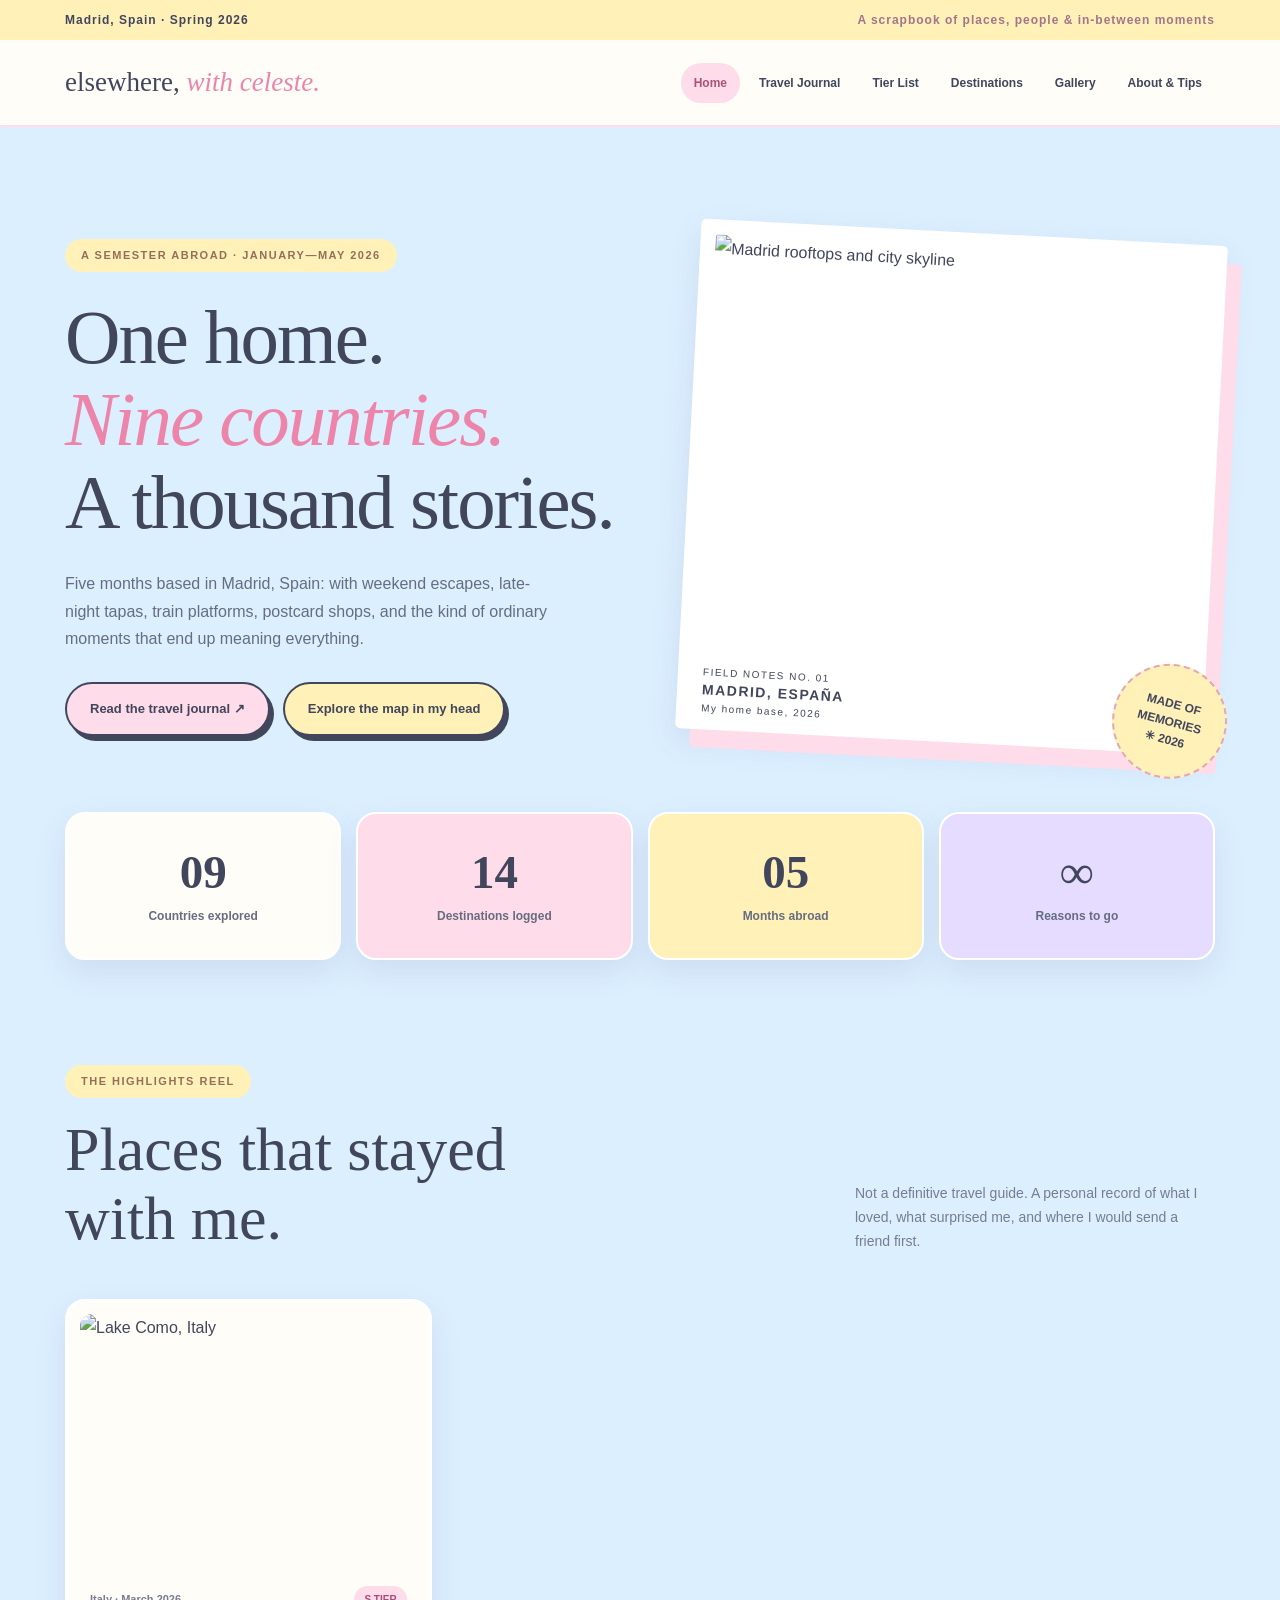
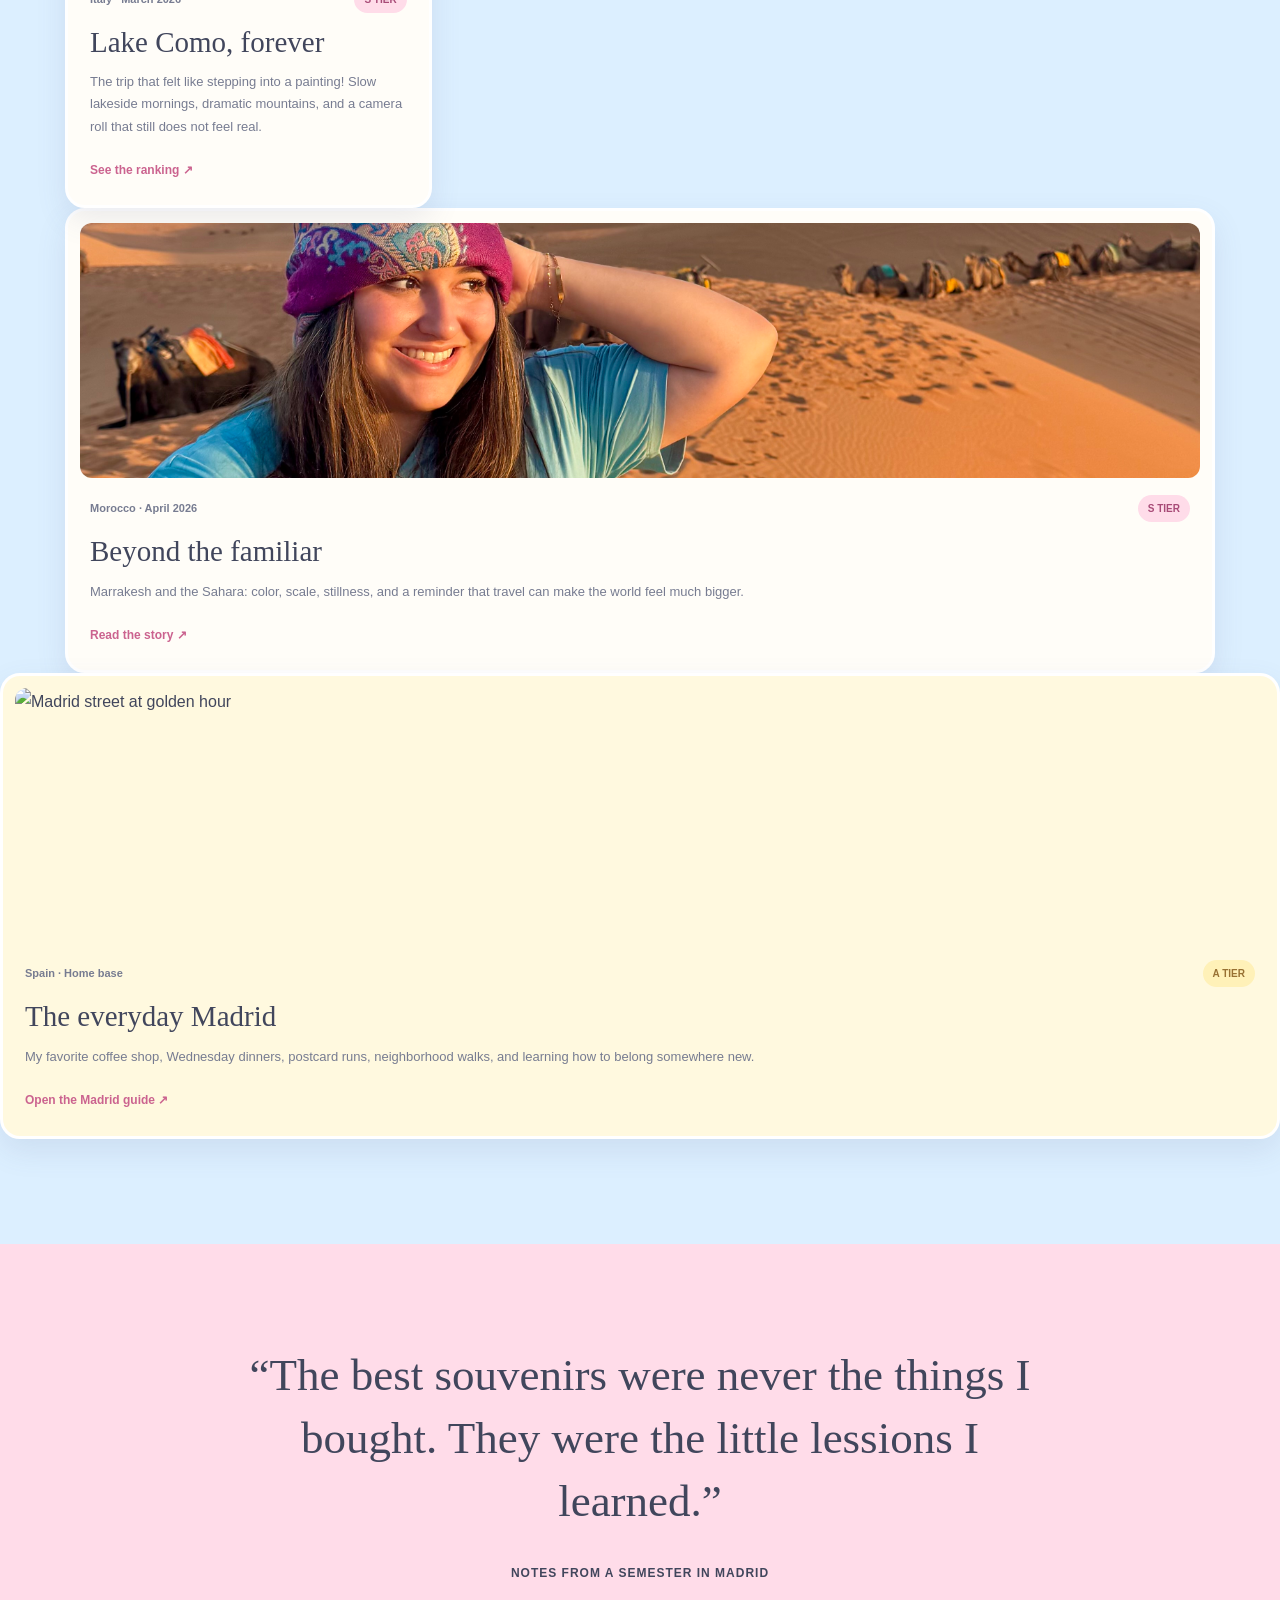
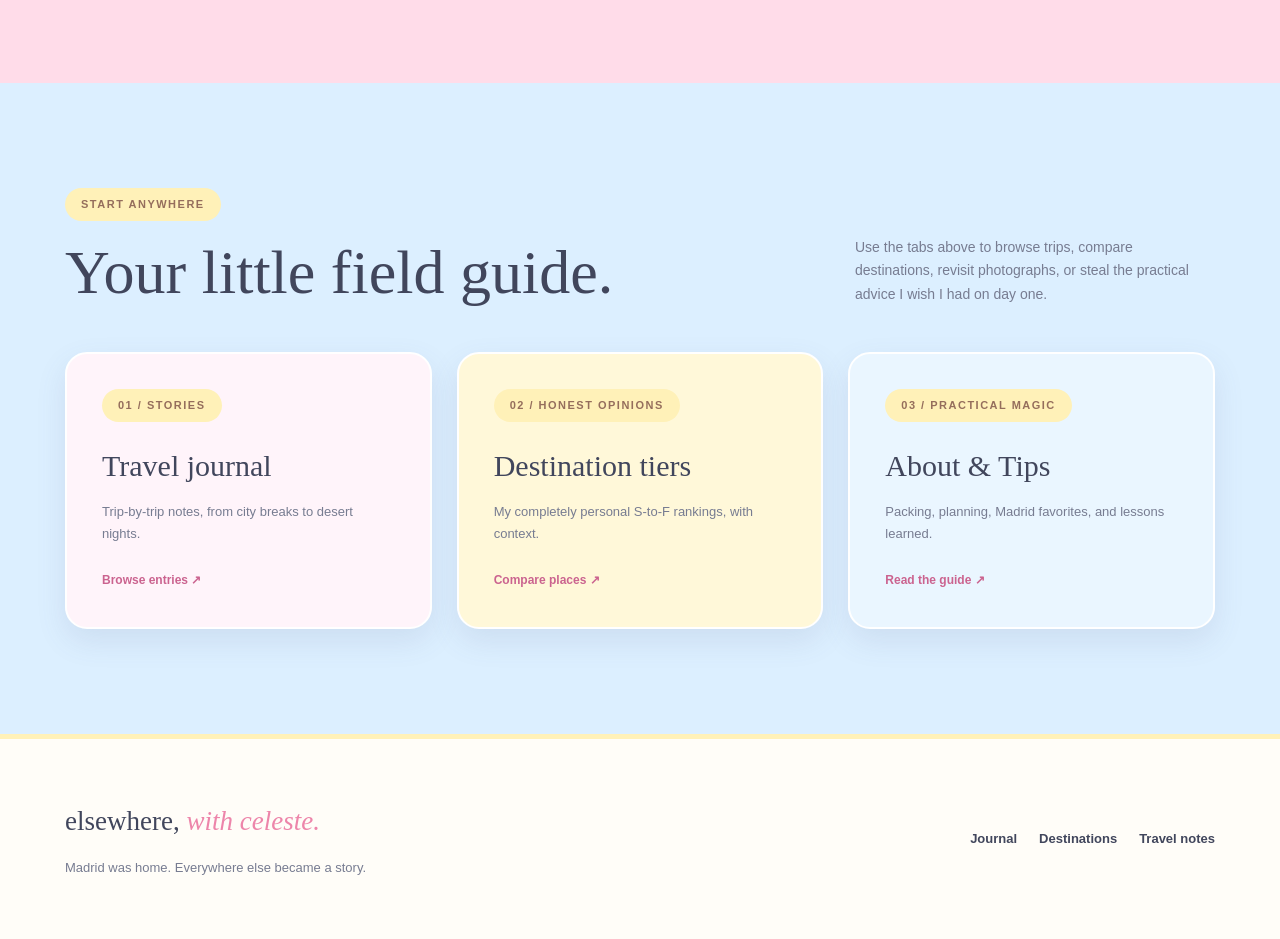
==== index.html @ e3f7ff16 "inital entry" ====
<!DOCTYPE html>
<html lang="en">
<head>
    <name="description" content="Celeste's Spring 2026 study abroad journal based in Madrid, Spain.">
    <title>Home: Elsewhere, with Celeste.</title>
    <link rel="stylesheet" href="style.css">
</head>

<body>
    <div class="topline">
        <div class="wrap">
            <span>Madrid, Spain · Spring 2026</span>
            <span class="right">
                A scrapbook of places, people & in-between moments
            </span>
        </div>
    </div>

    <header class="nav">
        <div class="wrap navinner">
            <a class="brand" href="index.html">
                elsewhere, <span>with celeste.</span>
            </a>

            <button class="menu-toggle" aria-label="Open navigation">
                Menu +
            </button>

            <nav class="navlinks">
                <a class="active" href="index.html">Home</a>
                <a href="blog.html">Travel Journal</a>
                <a href="rankings.html">Tier List</a>
                <a href="destinations.html">Destinations</a>
                <a href="gallery.html">Gallery</a>
                <a href="about.html">About & Tips</a>
            </nav>

        </div>
    </header>

    <main>

        <section class="hero">
            <div class="wrap hero-grid">

                <div>
                    <div class="eyebrow">
                        A semester abroad · January—May 2026
                    </div>

                    <h1>
                        One home.<br>
                        <em>Nine countries.</em><br>
                        A thousand stories.
                    </h1>

                    <p class="hero-copy">
                        Five months based in Madrid, Spain: with weekend
                        escapes, late-night tapas, train platforms,
                        postcard shops, and the kind of ordinary moments
                        that end up meaning everything.
                    </p>

                    <div class="hero-actions">
                        <a class="button primary" href="blog.html">
                            Read the travel journal ↗
                        </a>

                        <a class="button" href="destinations.html">
                            Explore the map in my head
                        </a>
                    </div>
                </div>

                <div class="hero-art">
                    <img
                        src="https://images.unsplash.com/photo-1539037116277-4db20889f2d4?auto=format&fit=crop&w=1200&q=85"
                        alt="Madrid rooftops and city skyline"
                        loading="lazy"
                    >

                    <div class="art-label">
                        FIELD NOTES NO. 01<br>
                        <strong>MADRID, ESPAÑA</strong><br>
                        My home base, 2026
                    </div>

                    <div class="stamp">
                        MADE OF<br>
                        MEMORIES<br>
                        ✳ 2026
                    </div>
                </div>

            </div>
        </section>

        <!-- Travel Statistics -->
        <div class="wrap">
            <div class="stats">

                <div class="stat">
                    <strong>09</strong>
                    <span>Countries explored</span>
                </div>

                <div class="stat">
                    <strong>14</strong>
                    <span>Destinations logged</span>
                </div>

                <div class="stat">
                    <strong>05</strong>
                    <span>Months abroad</span>
                </div>

                <div class="stat">
                    <strong>∞</strong>
                    <span>Reasons to go</span>
                </div>

            </div>
        </div>

        <!-- Featured Destinations -->
        <section class="section">
            <div class="wrap">

                <div class="section-head">
                    <div>
                        <div class="eyebrow">The highlights reel</div>
                        <h2>
                            Places that stayed<br>
                            with me.
                        </h2>
                    </div>

                    <p>
                        Not a definitive travel guide. A personal record
                        of what I loved, what surprised me, and where I
                        would send a friend first.
                    </p>
                </div>

                <div class="grid3">

                    <!-- Lake Como Card -->
                    <article class="feature-card">
                        <a href="rankings.html">

                            <div class="card-image">
                                <img
                                    src="IMG_9253 5.jpg"
                                    alt="Lake Como, Italy"
                                    loading="lazy"
                                >
                            </div>

                            <div class="card-body">
                                    <span>Italy · March 2026</span>
                                    <span class="tier s">S TIER</span>
                                </div>

                                <h3>Lake Como, forever</h3>

                                <p>
                                    The trip that felt like stepping into
                                    a painting! Slow lakeside mornings,
                                    dramatic mountains, and a camera roll
                                    that still does not feel real.
                                </p>

                                <span class="text-link">
                                    See the ranking ↗
                                </span>
                            </div>

                        </a>
                    </article>

                    <!-- Morocco Card -->
                    <article class="feature-card">
                        <a href="blog.html#marrakesh">

                            <div class="card-image">
                                <img
                                    src="IMG_1456 3.jpeg"
                                    alt="Sahara Desert, Morocco"
                                    loading="lazy"
                                >
                            </div>

                            <div class="card-body">
                                    <span>Morocco · April 2026</span>
                                    <span class="tier s">S TIER</span>
                                </div>

                                <h3>Beyond the familiar</h3>

                                <p>
                                    Marrakesh and the Sahara: color,
                                    scale, stillness, and a reminder
                                    that travel can make the world feel
                                    much bigger.
                                </p>

                                <span class="text-link">
                                    Read the story ↗
                                </span>
                            </div>

                        </a>
                    </article>

                    <!-- Madrid Card -->
                    <article class="feature-card">
                        <a href="destinations.html">

                            <div class="card-image">
                                <img
                                    src="https://images.unsplash.com/photo-1506501139176-8e8c1e3c4a0d?auto=format&fit=crop&w=1200&q=85"
                                    alt="Madrid street at golden hour"
                                    loading="lazy"
                                >
                            </div>

                            <div class="card-body">
                                    <span>Spain · Home base</span>
                                    <span class="tier a">A TIER</span>
                                </div>

                                <h3>The everyday Madrid</h3>

                                <p>
                                    My favorite coffee shop, Wednesday
                                    dinners, postcard runs, neighborhood
                                    walks, and learning how to belong
                                    somewhere new.
                                </p>

                                <span class="text-link">
                                    Open the Madrid guide ↗
                                </span>
                            </div>

                        </a>
                    </article>

                </div>
            </div>
        </section>

        <!-- Quote Section -->
        <section class="quote-band">
            <div class="wrap">

                <blockquote>
                    “The best souvenirs were never the things I bought.
                    They were the little lessions I learned.”
                </blockquote>

                <cite>Notes from a semester in Madrid</cite>

            </div>
        </section>

        <!-- Field Guide Section -->
        <section class="section">
            <div class="wrap">

                <div class="section-head">
                    <div>
                        <div class="eyebrow">Start anywhere</div>
                        <h2>Your little field guide.</h2>
                    </div>

                    <p>
                        Use the tabs above to browse trips, compare
                        destinations, revisit photographs, or steal
                        the practical advice I wish I had on day one.
                    </p>
                </div>

                <div class="grid3">

                    <!-- Travel Journal -->
                    <div class="list-panel">
                        <div class="eyebrow">01 / Stories</div>

                        <h3>Travel journal</h3>

                        <p class="muted small">
                            Trip-by-trip notes, from city breaks to
                            desert nights.
                        </p>

                        <a class="text-link" href="blog.html">
                            Browse entries ↗
                        </a>
                    </div>

                    <!-- Destination Rankings -->
                    <div class="list-panel">
                        <div class="eyebrow">02 / Honest opinions</div>

                        <h3>Destination tiers</h3>

                        <p class="muted small">
                            My completely personal S-to-F rankings,
                            with context.
                        </p>

                        <a class="text-link" href="rankings.html">
                            Compare places ↗
                        </a>
                    </div>

                    <!-- About and Tips -->
                    <div class="list-panel">
                        <div class="eyebrow">03 / Practical magic</div>

                        <h3>About & Tips</h3>

                        <p class="muted small">
                            Packing, planning, Madrid favorites,
                            and lessons learned.
                        </p>

                        <a class="text-link" href="about.html">
                            Read the guide ↗
                        </a>
                    </div>

                </div>
            </div>
        </section>

    </main>

    <!-- Footer -->
    <footer class="footer">
        <div class="wrap footer-inner">

            <div>
                <a class="brand" href="index.html">
                    elsewhere, <span>with celeste.</span>
                </a>

                <p>
                    Madrid was home. Everywhere else became a story.
                </p>
            </div>

            <div class="footer-links">
                <a href="blog.html">Journal</a>
                <a href="destinations.html">Destinations</a>
                <a href="about.html">Travel notes</a>
            </div>

        </div>
    </footer>
    <script src="assets/script.js"></script>

</body>
</html>
---- style.css ----
:root {
    --blue: #dcefff;
    --pink: #ffdce9;
    --yellow: #fff1b8;
    --cream: #fffdf8;
    --white: #ffffff;
    --dark: #41465c;
    --muted: #777c91;
    --hot-pink: #ed85aa;
    --border: #e4dce7;
    --shadow: 0 12px 30px rgba(92, 101, 143, 0.12);
}

* {
    margin: 0;
    padding: 0;
    box-sizing: border-box;
}

html {
    scroll-behavior: smooth;
}

body {
    background: var(--blue);
    color: var(--dark);
    font-family: 'DM Sans', sans-serif;
    line-height: 1.7;
    overflow-x: hidden;
}

::selection {
    background: var(--pink);
    color: var(--dark);
}

.wrap {
    width: min(1150px, 90%);
    margin: auto;
}

h1, h2, h3, blockquote {
    font-family: 'DM Serif Display', serif;
    font-weight: 400;
}

a {
    color: inherit;
    text-decoration: none;
}

button {
    font-family: inherit;
}

img {
    display: block;
    max-width: 100%;
}

/* ===== TOP ANNOUNCEMENT BAR ===== */
.topline {
    background: var(--yellow);
    padding: 10px 0;
    font-size: 12px;
    font-weight: 700;
    letter-spacing: 1px;
}

.topline .wrap {
    display: flex;
    justify-content: space-between;
    gap: 20px;
}

.topline .right {
    color: #a4748a;
}

/* ===== NAVIGATION ===== */
.nav {
    position: sticky;
    top: 0;
    z-index: 100;
    background: rgba(255, 253, 248, 0.95);
    backdrop-filter: blur(15px);
    border-bottom: 2px solid var(--pink);
}

.navinner {
    min-height: 85px;
    display: flex;
    justify-content: space-between;
    align-items: center;
    gap: 25px;
}

.brand {
    font-family: 'DM Serif Display', serif;
    font-size: 27px;
    color: var(--dark);
    white-space: nowrap;
}

.brand span {
    color: var(--hot-pink);
    font-style: italic;
}

.navlinks {
    display: flex;
    align-items: center;
    flex-wrap: wrap;
    gap: 6px;
}

.navlinks a {
    padding: 10px 13px;
    border-radius: 30px;
    font-size: 12px;
    font-weight: 700;
    transition: all 0.3s ease;
}

.navlinks a:hover {
    background: var(--yellow);
    transform: translateY(-3px);
}

.navlinks a.active {
    background: var(--pink);
    color: #aa5378;
}

.menu-toggle {
    display: none;
    border: 0;
    background: var(--pink);
    padding: 10px 18px;
    border-radius: 25px;
    cursor: pointer;
    font-weight: 700;
}

/* ===== HERO SECTION ===== */
.hero {
    position: relative;
    padding: 105px 0 115px;
    overflow: hidden;
}

.hero-grid {
    display: grid;
    grid-template-columns: 1.05fr 1fr;
    align-items: center;
    gap: 70px;
}

.eyebrow {
    display: inline-block;
    background: var(--yellow);
    color: #956e5c;
    padding: 7px 16px;
    border-radius: 30px;
    font-size: 11px;
    font-weight: 800;
    letter-spacing: 1.5px;
    text-transform: uppercase;
}

.hero h1 {
    font-size: clamp(52px, 6vw, 88px);
    line-height: 1.08;
    letter-spacing: -2px;
    margin: 25px 0;
}

.hero h1 em {
    color: var(--hot-pink);
    font-weight: 400;
}

.hero-copy {
    max-width: 490px;
    font-size: 16px;
    color: #666d80;
    margin-bottom: 30px;
}

.hero-actions {
    display: flex;
    gap: 13px;
    flex-wrap: wrap;
}

/* ===== BUTTONS ===== */
.button {
    display: inline-block;
    padding: 14px 23px;
    border: 2px solid var(--dark);
    border-radius: 35px;
    background: var(--yellow);
    font-size: 13px;
    font-weight: 800;
    box-shadow: 4px 5px 0 var(--dark);
    transition: all 0.25s ease;
}

.button.primary {
    background: var(--pink);
}

.button:hover {
    transform: translateY(-5px) rotate(-2deg);
    box-shadow: 6px 9px 0 var(--dark);
    background: #ffffff;
}

.button:active {
    transform: translateY(2px);
    box-shadow: 1px 2px 0 var(--dark);
}

/* ===== SCRAPBOOK HERO IMAGE ===== */
.hero-art {
    position: relative;
    background: white;
    padding: 15px 15px 65px;
    border-radius: 5px;
    box-shadow: 15px 18px 0 var(--pink), var(--shadow);
    transform: rotate(3deg);
    transition: transform 0.5s ease;
}

.hero-art:hover {
    transform: rotate(0deg) scale(1.025);
}

.hero-art img {
    width: 100%;
    height: 430px;
    object-fit: cover;
    border-radius: 3px;
}

.art-label {
    position: absolute;
    bottom: 14px;
    left: 25px;
    font-size: 10px;
    letter-spacing: 1.5px;
    line-height: 1.5;
}

.art-label strong {
    font-size: 14px;
}

.stamp {
    position: absolute;
    right: -24px;
    bottom: -25px;
    width: 115px;
    height: 115px;
    display: flex;
    align-items: center;
    justify-content: center;
    text-align: center;
    background: var(--yellow);
    border: 2px dashed #e6a5b9;
    border-radius: 50%;
    font-size: 12px;
    font-weight: 800;
    line-height: 1.5;
    transform: rotate(12deg);
    transition: transform 0.5s;
}

.stamp:hover {
    transform: rotate(360deg);
}

/* ===== TRAVEL STATISTICS ===== */
.stats {
    display: grid;
    grid-template-columns: repeat(4, 1fr);
    gap: 15px;
    margin-top: -45px;
    position: relative;
    z-index: 2;
}

.stat {
    padding: 30px 15px;
    text-align: center;
    background: var(--cream);
    border: 2px solid white;
    border-radius: 20px;
    box-shadow: var(--shadow);
    transition: all 0.3s ease;
}

.stat:nth-child(2) {
    background: var(--pink);
}

.stat:nth-child(3) {
    background: var(--yellow);
}

.stat:nth-child(4) {
    background: #e5dcff;
}

.stat:hover {
    transform: translateY(-10px) rotate(2deg);
}

.stat strong {
    display: block;
    font-family: 'DM Serif Display', serif;
    font-size: 47px;
    line-height: 1.2;
}

.stat span {
    font-size: 12px;
    font-weight: 700;
    color: #666d80;
}

/* ===== CONTENT SECTIONS ===== */
.section {
    padding: 105px 0;
}

.section-head {
    display: flex;
    justify-content: space-between;
    align-items: end;
    gap: 50px;
    margin-bottom: 45px;
}

.section-head h2 {
    font-size: clamp(38px, 5vw, 62px);
    line-height: 1.12;
    margin-top: 17px;
}

.section-head p {
    max-width: 360px;
    color: var(--muted);
    font-size: 14px;
}

/* ===== FEATURED DESTINATION CARDS ===== */
.grid3 {
    display: grid;
    grid-template-columns: repeat(3, minmax(0, 1fr));
    gap: 25px;
}

.feature-card {
    min-width: 0;
    background: var(--cream);
    border: 3px solid white;
    border-radius: 20px;
    overflow: hidden;
    box-shadow: var(--shadow);
    transition: transform 0.35s ease, box-shadow 0.35s ease;
}

.feature-card:nth-child(2) {
    background: #fff3f8;
}

.feature-card:nth-child(3) {
    background: #fff9df;
}

.feature-card:hover {
    transform: translateY(-12px) rotate(-1deg);
    box-shadow: 0 22px 35px rgba(90, 94, 133, 0.2);
}

.feature-card > a {
    display: block;
    height: 100%;
}

.card-image {
    height: 255px;
    overflow: hidden;
    margin: 12px;
    border-radius: 12px;
}

.card-image img {
    width: 100%;
    height: 100%;
    object-fit: cover;
    transition: transform 0.6s ease;
}

.feature-card:hover .card-image img {
    transform: scale(1.12);
}

.card-body {
    display: flex;
    justify-content: space-between;
    align-items: center;
    flex-wrap: wrap;
    gap: 8px;
    padding: 5px 22px 0;
    font-size: 11px;
    font-weight: 700;
    color: var(--muted);
}

.tier {
    padding: 5px 10px;
    border-radius: 20px;
    font-size: 10px;
    font-weight: 800;
}

.tier.s {
    background: var(--pink);
    color: #a84b77;
}

.tier.a {
    background: var(--yellow);
    color: #987133;
}

.feature-card h3 {
    padding: 12px 22px 0;
    font-size: 29px;
    line-height: 1.2;
}

.feature-card p {
    padding: 12px 22px;
    font-size: 13px;
    color: var(--muted);
}

.text-link {
    display: inline-block;
    margin: 10px 22px 25px;
    font-size: 12px;
    font-weight: 800;
    color: #cb638f;
    transition: all 0.3s ease;
}

.text-link:hover {
    color: #9e3d6b;
    transform: translateX(6px);
}

/* ===== QUOTE SECTION ===== */
.quote-band {
    position: relative;
    padding: 100px 20px;
    background: var(--pink);
    text-align: center;
    overflow: hidden;
}

.quote-band blockquote {
    max-width: 850px;
    margin: auto;
    font-size: clamp(26px, 4vw, 45px);
    line-height: 1.4;
    position: relative;
    z-index: 1;
}

.quote-band cite {
    display: block;
    margin-top: 30px;
    font-size: 12px;
    font-style: normal;
    font-weight: 800;
    letter-spacing: 1px;
    text-transform: uppercase;
}

/* ===== FIELD GUIDE PANELS ===== */
.list-panel {
    padding: 35px;
    background: var(--cream);
    border: 2px solid white;
    border-radius: 22px;
    box-shadow: var(--shadow);
    transition: all 0.3s ease;
}

.list-panel:nth-child(1) {
    background: #fff4fa;
}

.list-panel:nth-child(2) {
    background: #fff8d9;
}

.list-panel:nth-child(3) {
    background: #eaf6ff;
}

.list-panel:hover {
    transform: translateY(-8px) rotate(1deg);
}

.list-panel h3 {
    font-size: 30px;
    margin: 18px 0 10px;
}

.muted {
    color: var(--muted);
}

.small {
    font-size: 13px;
}

.list-panel .text-link {
    margin: 25px 0 0;
}

/* ===== FOOTER ===== */
.footer {
    background: var(--cream);
    padding: 60px 0;
    border-top: 5px solid var(--yellow);
}

.footer-inner {
    display: flex;
    justify-content: space-between;
    align-items: center;
    gap: 30px;
}

.footer p {
    color: var(--muted);
    font-size: 13px;
    margin-top: 12px;
}

.footer-links {
    display: flex;
    flex-wrap: wrap;
    gap: 22px;
}

.footer-links a {
    font-size: 13px;
    font-weight: 700;
    transition: color 0.2s;
}

.footer-links a:hover {
    color: var(--hot-pink);
}


.hero h1,
.hero-copy,
.hero-actions {
    animation: fadeUp 0.9s ease both;
}

.hero-copy {
    animation-delay: 0.15s;
}

.hero-actions {
    animation-delay: 0.3s;
}

/* ===== KEYBOARD ACCESSIBILITY ===== */
a:focus-visible,
button:focus-visible {
    outline: 3px solid #b75d91;
    outline-offset: 4px;
}

/* ===== TABLET ===== */
@media (max-width: 1000px) {
    .hero-grid {
        gap: 35px;
    }

    .navinner {
        flex-wrap: wrap;
        padding: 15px 0;
    }

    .navlinks {
        justify-content: center;
    }

    .grid3 {
        gap: 15px;
    }

    .card-image {
        height: 210px;
    }
}

/* ===== MOBILE ===== */
@media (max-width: 700px) {
    .topline .right {
        display: none;
    }

    .navinner {
        min-height: 70px;
    }

    .brand {
        font-size: 23px;
    }

    .menu-toggle {
        display: block;
    }

    .navlinks {
        display: none;
        width: 100%;
        flex-direction: column;
        align-items: stretch;
        padding: 12px 0;
    }

    .navlinks.open {
        display: flex;
    }

    .navlinks a {
        padding: 12px 15px;
    }

    .hero {
        padding: 60px 0 90px;
    }

    .hero-grid {
        grid-template-columns: 1fr;
        gap: 55px;
    }

    .hero h1 {
        font-size: clamp(45px, 10vw, 65px);
    }

    .hero-art {
        margin: 0 15px;
    }

    .hero-art img {
        height: 310px;
    }

    .stats {
        grid-template-columns: repeat(2, 1fr);
    }

    .section {
        padding: 70px 0;
    }

    .section-head {
        display: block;
    }

    .section-head p {
        margin-top: 20px;
    }

    .grid3 {
        grid-template-columns: 1fr;
        gap: 25px;
    }

    .card-image {
        height: 300px;
    }

    .quote-band {
        padding: 70px 15px;
    }

    .footer-inner {
        flex-direction: column;
        align-items: flex-start;
    }
}

@media (max-width: 390px) {
    .hero-actions {
        flex-direction: column;
    }

    .button {
        text-align: center;
    }

    .card-image {
        height: 230px;
    }
}
@media (prefers-reduced-motion: reduce) {
    *,
    *::before,
    *::after {
        animation: none !important;
        transition: none !important;
        scroll-behavior: auto !important;
    }
}
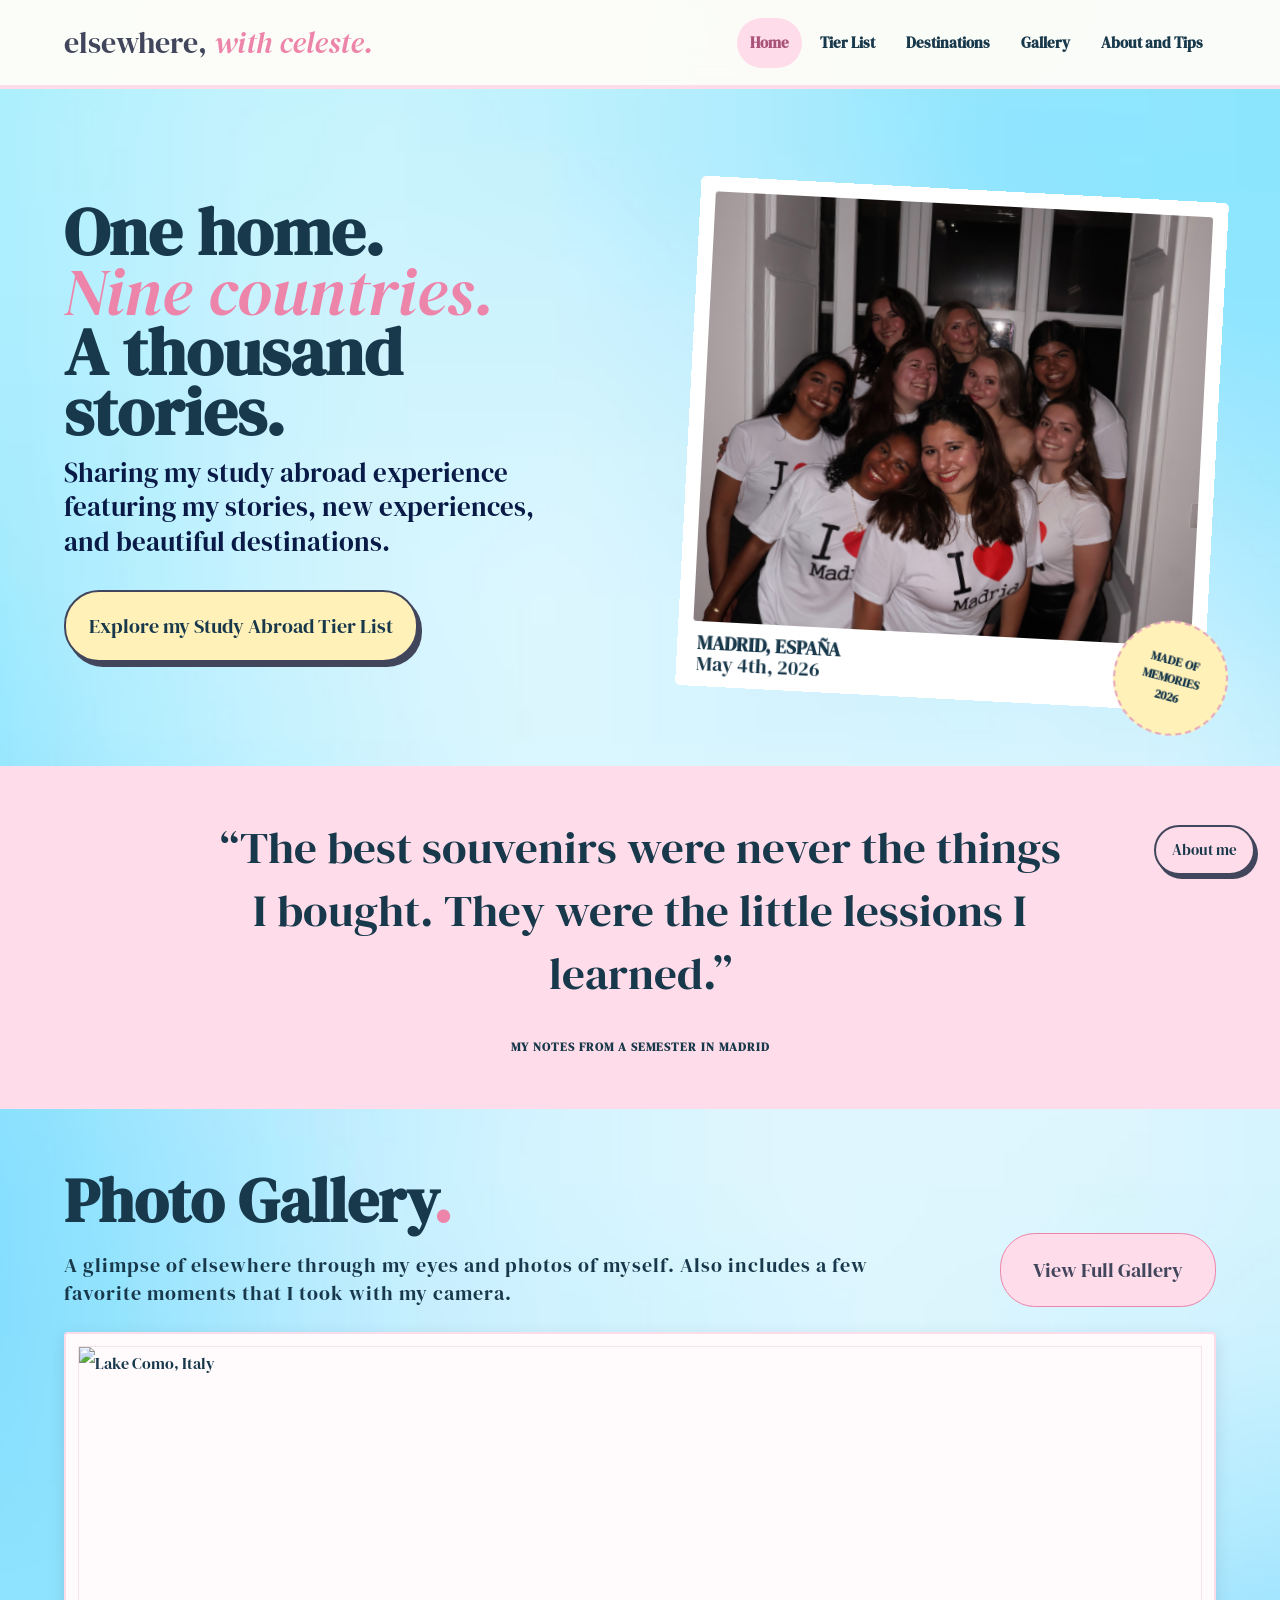
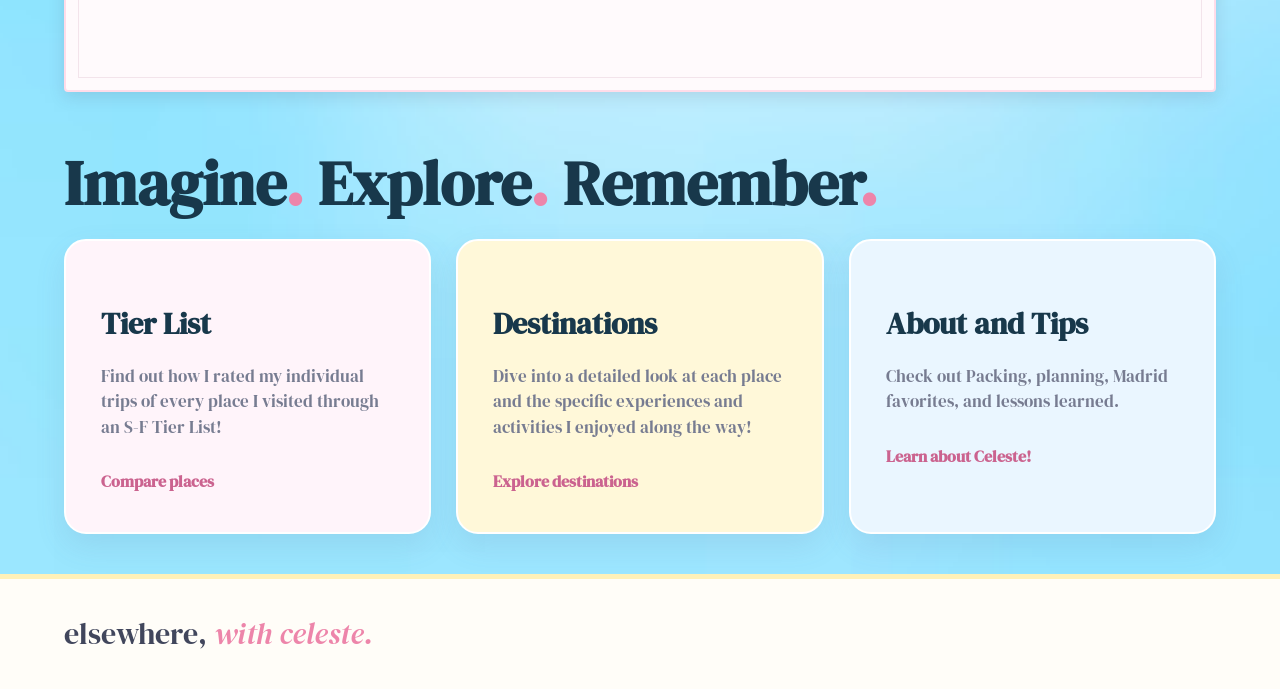
==== commit 0331c9f3: "commit" ====
--- a/index.html
+++ b/index.html
@@ -1,23 +1,18 @@
 <!DOCTYPE html>
 <html lang="en">
 <head>
-    <name="description" content="Celeste's Spring 2026 study abroad journal based in Madrid, Spain.">
+    <meta charset="UTF-8">
+    <meta name="viewport" content="width=device-width, initial-scale=1.0">
+    <meta name="description" content="Elsewhere, with Celeste">
     <title>Home: Elsewhere, with Celeste.</title>
+    <link href="https://fonts.googleapis.com/css2?family=DM+Serif+Display:ital@0;1&display=swap" rel="stylesheet">
     <link rel="stylesheet" href="style.css">
 </head>
 
 <body>
-    <div class="topline">
-        <div class="wrap">
-            <span>Madrid, Spain · Spring 2026</span>
-            <span class="right">
-                A scrapbook of places, people & in-between moments
-            </span>
-        </div>
-    </div>
 
     <header class="nav">
-        <div class="wrap navinner">
+        <div class="bar tab">
             <a class="brand" href="index.html">
                 elsewhere, <span>with celeste.</span>
             </a>
@@ -28,26 +23,20 @@
 
             <nav class="navlinks">
                 <a class="active" href="index.html">Home</a>
-                <a href="blog.html">Travel Journal</a>
                 <a href="rankings.html">Tier List</a>
                 <a href="destinations.html">Destinations</a>
                 <a href="gallery.html">Gallery</a>
-                <a href="about.html">About & Tips</a>
+                <a href="about.html">About and Tips</a>
             </nav>
 
         </div>
     </header>
-
     <main>
 
         <section class="hero">
             <div class="wrap hero-grid">
 
                 <div>
-                    <div class="eyebrow">
-                        A semester abroad · January—May 2026
-                    </div>
-
                     <h1>
                         One home.<br>
                         <em>Nine countries.</em><br>
@@ -55,279 +44,123 @@
                     </h1>
 
                     <p class="hero-copy">
-                        Five months based in Madrid, Spain: with weekend
-                        escapes, late-night tapas, train platforms,
-                        postcard shops, and the kind of ordinary moments
-                        that end up meaning everything.
+                        Sharing my study abroad experience featuring my stories, new experiences, and beautiful destinations.
                     </p>
 
                     <div class="hero-actions">
-                        <a class="button primary" href="blog.html">
-                            Read the travel journal ↗
-                        </a>
-
-                        <a class="button" href="destinations.html">
-                            Explore the map in my head
+                        <a class="button" href="rankings.html">
+                            Explore my Study Abroad Tier List
                         </a>
                     </div>
                 </div>
 
-                <div class="hero-art">
+                <a href="destinations.html" class="hero-art">
                     <img
-                        src="https://images.unsplash.com/photo-1539037116277-4db20889f2d4?auto=format&fit=crop&w=1200&q=85"
-                        alt="Madrid rooftops and city skyline"
+                        src="IMG_2794 3.jpg"
+                        alt="Celeste with Friends in Madrid"
                         loading="lazy"
                     >
 
                     <div class="art-label">
-                        FIELD NOTES NO. 01<br>
-                        <strong>MADRID, ESPAÑA</strong><br>
-                        My home base, 2026
+                        <strong>MADRID, ESPAÑA</strong> <br>
+                        May 4th, 2026
                     </div>
 
                     <div class="stamp">
                         MADE OF<br>
                         MEMORIES<br>
-                        ✳ 2026
+                        2026
                     </div>
-                </div>
+                </a>
 
-            </div>
-        </section>
-
-        <!-- Travel Statistics -->
-        <div class="wrap">
-            <div class="stats">
-
-                <div class="stat">
-                    <strong>09</strong>
-                    <span>Countries explored</span>
-                </div>
-
-                <div class="stat">
-                    <strong>14</strong>
-                    <span>Destinations logged</span>
-                </div>
-
-                <div class="stat">
-                    <strong>05</strong>
-                    <span>Months abroad</span>
-                </div>
-
-                <div class="stat">
-                    <strong>∞</strong>
-                    <span>Reasons to go</span>
-                </div>
-
-            </div>
-        </div>
-
-        <!-- Featured Destinations -->
-        <section class="section">
-            <div class="wrap">
-
-                <div class="section-head">
-                    <div>
-                        <div class="eyebrow">The highlights reel</div>
-                        <h2>
-                            Places that stayed<br>
-                            with me.
-                        </h2>
-                    </div>
-
-                    <p>
-                        Not a definitive travel guide. A personal record
-                        of what I loved, what surprised me, and where I
-                        would send a friend first.
-                    </p>
-                </div>
-
-                <div class="grid3">
-
-                    <!-- Lake Como Card -->
-                    <article class="feature-card">
-                        <a href="rankings.html">
-
-                            <div class="card-image">
-                                <img
-                                    src="IMG_9253 5.jpg"
-                                    alt="Lake Como, Italy"
-                                    loading="lazy"
-                                >
-                            </div>
-
-                            <div class="card-body">
-                                    <span>Italy · March 2026</span>
-                                    <span class="tier s">S TIER</span>
-                                </div>
-
-                                <h3>Lake Como, forever</h3>
-
-                                <p>
-                                    The trip that felt like stepping into
-                                    a painting! Slow lakeside mornings,
-                                    dramatic mountains, and a camera roll
-                                    that still does not feel real.
-                                </p>
-
-                                <span class="text-link">
-                                    See the ranking ↗
-                                </span>
-                            </div>
-
-                        </a>
-                    </article>
-
-                    <!-- Morocco Card -->
-                    <article class="feature-card">
-                        <a href="blog.html#marrakesh">
-
-                            <div class="card-image">
-                                <img
-                                    src="IMG_1456 3.jpeg"
-                                    alt="Sahara Desert, Morocco"
-                                    loading="lazy"
-                                >
-                            </div>
-
-                            <div class="card-body">
-                                    <span>Morocco · April 2026</span>
-                                    <span class="tier s">S TIER</span>
-                                </div>
-
-                                <h3>Beyond the familiar</h3>
-
-                                <p>
-                                    Marrakesh and the Sahara: color,
-                                    scale, stillness, and a reminder
-                                    that travel can make the world feel
-                                    much bigger.
-                                </p>
-
-                                <span class="text-link">
-                                    Read the story ↗
-                                </span>
-                            </div>
-
-                        </a>
-                    </article>
-
-                    <!-- Madrid Card -->
-                    <article class="feature-card">
-                        <a href="destinations.html">
-
-                            <div class="card-image">
-                                <img
-                                    src="https://images.unsplash.com/photo-1506501139176-8e8c1e3c4a0d?auto=format&fit=crop&w=1200&q=85"
-                                    alt="Madrid street at golden hour"
-                                    loading="lazy"
-                                >
-                            </div>
-
-                            <div class="card-body">
-                                    <span>Spain · Home base</span>
-                                    <span class="tier a">A TIER</span>
-                                </div>
-
-                                <h3>The everyday Madrid</h3>
-
-                                <p>
-                                    My favorite coffee shop, Wednesday
-                                    dinners, postcard runs, neighborhood
-                                    walks, and learning how to belong
-                                    somewhere new.
-                                </p>
-
-                                <span class="text-link">
-                                    Open the Madrid guide ↗
-                                </span>
-                            </div>
-
-                        </a>
-                    </article>
-
-                </div>
             </div>
         </section>
 
         <!-- Quote Section -->
         <section class="quote-band">
-            <div class="wrap">
 
                 <blockquote>
                     “The best souvenirs were never the things I bought.
                     They were the little lessions I learned.”
                 </blockquote>
 
-                <cite>Notes from a semester in Madrid</cite>
+                <cite>My Notes from a semester in Madrid</cite>
 
             </div>
         </section>
 
-        <!-- Field Guide Section -->
-        <section class="section">
+        <!-- Photo Gallery Section -->
+        <section class="section field-guide">
+            <div class="wrap gallery-preview">
+
+                <!-- Heading: title on the left, button on the right -->
+                <div class="section-head">
+                    <div>
+                        <h2>Photo Gallery<span class="dot">.</span></h2>
+                        <p>A glimpse of elsewhere through my eyes and photos of myself. Also includes a few favorite moments that I took with my camera.</p>
+                    </div>
+                    <a href="gallery.html" class="gallery-link">View Full Gallery</a>
+                </div>
+
+                <!-- Preview photo -->
+                <a href="gallery.html" class="preview-photo">
+                    <img src="lakecomo.jpg" alt="Lake Como, Italy" loading="lazy">
+                </a>
+
+            </div>
+        </section>
+
+
+
+        <!-- Imagine. Explore. Remember.Section -->
+        <section class="section field-guide">
             <div class="wrap">
 
                 <div class="section-head">
                     <div>
-                        <div class="eyebrow">Start anywhere</div>
-                        <h2>Your little field guide.</h2>
+                        <h2>Imagine<span class="dot">.</span> Explore<span class="dot">.</span> Remember<span class="dot">.</span></h2>
                     </div>
-
-                    <p>
-                        Use the tabs above to browse trips, compare
-                        destinations, revisit photographs, or steal
-                        the practical advice I wish I had on day one.
-                    </p>
                 </div>
 
                 <div class="grid3">
 
-                    <!-- Travel Journal -->
+                    <!-- Tier List -->
                     <div class="list-panel">
-                        <div class="eyebrow">01 / Stories</div>
-
-                        <h3>Travel journal</h3>
+                        <h3>Tier List</h3>
 
                         <p class="muted small">
-                            Trip-by-trip notes, from city breaks to
-                            desert nights.
+                            Find out how I rated my individual trips of every place I visited through an S-F Tier List!
                         </p>
 
-                        <a class="text-link" href="blog.html">
-                            Browse entries ↗
+                        <a class="text-link" href="rankings.html">
+                            Compare places
                         </a>
                     </div>
 
-                    <!-- Destination Rankings -->
+                    <!-- Destinations -->
                     <div class="list-panel">
-                        <div class="eyebrow">02 / Honest opinions</div>
-
-                        <h3>Destination tiers</h3>
+                        <h3>Destinations</h3>
 
                         <p class="muted small">
-                            My completely personal S-to-F rankings,
-                            with context.
+                           Dive into a detailed look at each place and the specific experiences and activities I enjoyed along the way!
                         </p>
 
-                        <a class="text-link" href="rankings.html">
-                            Compare places ↗
+                        <a class="text-link" href="destinations.html">
+                            Explore destinations
                         </a>
                     </div>
 
                     <!-- About and Tips -->
                     <div class="list-panel">
-                        <div class="eyebrow">03 / Practical magic</div>
-
-                        <h3>About & Tips</h3>
+                        <h3>About and Tips</h3>
 
                         <p class="muted small">
-                            Packing, planning, Madrid favorites,
+                           Check out Packing, planning, Madrid favorites,
                             and lessons learned.
                         </p>
 
                         <a class="text-link" href="about.html">
-                            Read the guide ↗
+                            Learn about Celeste!
                         </a>
                     </div>
 
@@ -340,26 +173,17 @@
     <!-- Footer -->
     <footer class="footer">
         <div class="wrap footer-inner">
-
             <div>
                 <a class="brand" href="index.html">
                     elsewhere, <span>with celeste.</span>
                 </a>
-
-                <p>
-                    Madrid was home. Everywhere else became a story.
-                </p>
             </div>
-
-            <div class="footer-links">
-                <a href="blog.html">Journal</a>
-                <a href="destinations.html">Destinations</a>
-                <a href="about.html">Travel notes</a>
-            </div>
-
         </div>
     </footer>
-    <script src="assets/script.js"></script>
+
+    <!-- About Me button (fixed to the bottom right corner) -->
+    <a class="button about-button" href="about.html">About me</a>
+
 
 </body>
 </html>
--- a/style.css
+++ b/style.css
@@ -1,17 +1,3 @@
-
-:root {
-    --blue: #dcefff;
-    --pink: #ffdce9;
-    --yellow: #fff1b8;
-    --cream: #fffdf8;
-    --white: #ffffff;
-    --dark: #41465c;
-    --muted: #777c91;
-    --hot-pink: #ed85aa;
-    --border: #e4dce7;
-    --shadow: 0 12px 30px rgba(92, 101, 143, 0.12);
-}
-
 * {
     margin: 0;
     padding: 0;
@@ -23,26 +9,21 @@
 }
 
 body {
-    background: var(--blue);
-    color: var(--dark);
-    font-family: 'DM Sans', sans-serif;
-    line-height: 1.7;
-    overflow-x: hidden;
-}
-
-::selection {
-    background: var(--pink);
-    color: var(--dark);
-}
-
-.wrap {
-    width: min(1150px, 90%);
+    background-image: url("background.jpg");
+    background-size: cover;
+    background-position: center;
+    background-repeat: no-repeat;
+    /* Short pages still fill the whole screen with the background */
+    min-height: 100vh;
+    line-height: 2;
+    font-family: 'DM Serif Display', serif;
+    color: #18384b;
+}
+
+.wrap,
+.bar {
+    width: min(900pt, 90%);
     margin: auto;
-}
-
-h1, h2, h3, blockquote {
-    font-family: 'DM Serif Display', serif;
-    font-weight: 400;
 }
 
 a {
@@ -51,31 +32,12 @@
 }
 
 button {
-    font-family: inherit;
+    font-family: 'DM Serif Display', serif;
 }
 
 img {
     display: block;
     max-width: 100%;
-}
-
-/* ===== TOP ANNOUNCEMENT BAR ===== */
-.topline {
-    background: var(--yellow);
-    padding: 10px 0;
-    font-size: 12px;
-    font-weight: 700;
-    letter-spacing: 1px;
-}
-
-.topline .wrap {
-    display: flex;
-    justify-content: space-between;
-    gap: 20px;
-}
-
-.topline .right {
-    color: #a4748a;
 }
 
 /* ===== NAVIGATION ===== */
@@ -84,27 +46,27 @@
     top: 0;
     z-index: 100;
     background: rgba(255, 253, 248, 0.95);
-    backdrop-filter: blur(15px);
-    border-bottom: 2px solid var(--pink);
-}
-
-.navinner {
-    min-height: 85px;
+    backdrop-filter: blur(11.25pt);
+    border-bottom: 3pt solid #ffdce9;
+}
+
+.tab {
+    min-height: 63.75pt;
     display: flex;
     justify-content: space-between;
     align-items: center;
-    gap: 25px;
+    gap: 18.75pt;
 }
 
 .brand {
     font-family: 'DM Serif Display', serif;
-    font-size: 27px;
-    color: var(--dark);
+    font-size: 22.5pt;
+    color: #41465c;
     white-space: nowrap;
 }
 
 .brand span {
-    color: var(--hot-pink);
+    color: #ed85aa;
     font-style: italic;
 }
 
@@ -112,33 +74,33 @@
     display: flex;
     align-items: center;
     flex-wrap: wrap;
-    gap: 6px;
+    gap: 3.75pt;
 }
 
 .navlinks a {
-    padding: 10px 13px;
-    border-radius: 30px;
-    font-size: 12px;
+    padding: 7.5pt 9.75pt;
+    border-radius: 22.5pt;
+    font-size: 11.25pt;
     font-weight: 700;
     transition: all 0.3s ease;
 }
 
 .navlinks a:hover {
-    background: var(--yellow);
-    transform: translateY(-3px);
+    background: #fff1b8;
+    transform: translateY(-2.25pt);
 }
 
 .navlinks a.active {
-    background: var(--pink);
+    background: #ffdce9;
     color: #aa5378;
 }
 
 .menu-toggle {
     display: none;
     border: 0;
-    background: var(--pink);
-    padding: 10px 18px;
-    border-radius: 25px;
+    background: #ffdce9;
+    padding: 7.5pt 13.5pt;
+    border-radius: 18.75pt;
     cursor: pointer;
     font-weight: 700;
 }
@@ -146,89 +108,93 @@
 /* ===== HERO SECTION ===== */
 .hero {
     position: relative;
-    padding: 105px 0 115px;
-    overflow: hidden;
+    padding: 75pt 0 50pt;
+    overflow: visible;
 }
 
 .hero-grid {
     display: grid;
     grid-template-columns: 1.05fr 1fr;
-    align-items: center;
-    gap: 70px;
+    align-items: start;
+    gap: 52.5pt;
 }
 
 .eyebrow {
     display: inline-block;
-    background: var(--yellow);
+    background: #fff1b8;
     color: #956e5c;
-    padding: 7px 16px;
-    border-radius: 30px;
-    font-size: 11px;
-    font-weight: 800;
-    letter-spacing: 1.5px;
+    padding: 14pt 30pt;
+    border-radius: 22.5pt;
+    font-size: 8.25pt;
+    font-weight: 700;
+    letter-spacing: 1.125pt;
     text-transform: uppercase;
 }
 
 .hero h1 {
-    font-size: clamp(52px, 6vw, 88px);
-    line-height: 1.08;
-    letter-spacing: -2px;
-    margin: 25px 0;
+    font-size: 50pt;
+    line-height: 45pt;
+    letter-spacing: 0pt;
+    margin:10pt 0pt 10pt;
+
 }
 
 .hero h1 em {
-    color: var(--hot-pink);
+    color: #ed85aa;
     font-weight: 400;
 }
 
 .hero-copy {
-    max-width: 490px;
-    font-size: 16px;
-    color: #666d80;
-    margin-bottom: 30px;
+    max-width: 367.5pt;
+    font-size: 20pt;
+    line-height: 26pt;
+    letter-spacing: 0pt;
+    color: #0a1a47;
+    margin-bottom: 22.5pt;
+    font-family:'DM Serif Display', serif;
 }
 
 .hero-actions {
     display: flex;
-    gap: 13px;
+    gap: 9.75pt;
     flex-wrap: wrap;
+    font-size: 20pt;
 }
 
 /* ===== BUTTONS ===== */
 .button {
     display: inline-block;
-    padding: 14px 23px;
-    border: 2px solid var(--dark);
-    border-radius: 35px;
-    background: var(--yellow);
-    font-size: 13px;
-    font-weight: 800;
-    box-shadow: 4px 5px 0 var(--dark);
+    padding: 10.5pt 17.25pt;
+    border: 1.5pt solid #41465c;
+    border-radius: 26.25pt;
+    background: #fff1b8;
+    font-size: 15pt;
+    font-weight: 500;
+    box-shadow: 3pt 3.75pt 0 #41465c;
     transition: all 0.25s ease;
 }
 
 .button.primary {
-    background: var(--pink);
+    background: #ffdce9;
 }
 
 .button:hover {
-    transform: translateY(-5px) rotate(-2deg);
-    box-shadow: 6px 9px 0 var(--dark);
+    transform: translateY(-3.75pt) rotate(-2deg);
+    box-shadow: 4.5pt 6.75pt 0 #41465c;
     background: #ffffff;
 }
 
 .button:active {
-    transform: translateY(2px);
-    box-shadow: 1px 2px 0 var(--dark);
+    transform: translateY(1.5pt);
+    box-shadow: 0.75pt 1.5pt 0 #41465c;
 }
 
 /* ===== SCRAPBOOK HERO IMAGE ===== */
 .hero-art {
     position: relative;
     background: white;
-    padding: 15px 15px 65px;
-    border-radius: 5px;
-    box-shadow: 15px 18px 0 var(--pink), var(--shadow);
+    padding: 11.25pt 11.25pt 48.75pt;
+    border-radius: 3.75pt;
     transform: rotate(3deg);
     transition: transform 0.5s ease;
 }
@@ -239,38 +205,38 @@
 
 .hero-art img {
     width: 100%;
-    height: 430px;
+    height: 322.5pt;
     object-fit: cover;
-    border-radius: 3px;
+    border-radius: 2.25pt;
 }
 
 .art-label {
     position: absolute;
-    bottom: 14px;
-    left: 25px;
-    font-size: 10px;
-    letter-spacing: 1.5px;
-    line-height: 1.5;
+    bottom: 10pt;
+    left: 15pt;
+    font-size: 15pt;
+    letter-spacing: 0pt; 
+    line-height: 15pt;
 }
 
 .art-label strong {
-    font-size: 14px;
+    font-size: 14pt;
 }
 
 .stamp {
     position: absolute;
-    right: -24px;
-    bottom: -25px;
-    width: 115px;
-    height: 115px;
+    right: -18pt;
+    bottom: -18.75pt;
+    width: 86.25pt;
+    height: 86.25pt;
     display: flex;
     align-items: center;
     justify-content: center;
     text-align: center;
-    background: var(--yellow);
-    border: 2px dashed #e6a5b9;
+    background: #fff1b8;
+    border: 1.5pt dashed #e6a5b9;
     border-radius: 50%;
-    font-size: 12px;
+    font-size: 9pt;
     font-weight: 800;
     line-height: 1.5;
     transform: rotate(12deg);
@@ -282,31 +248,23 @@
 }
 
 /* ===== TRAVEL STATISTICS ===== */
-.stats {
-    display: grid;
-    grid-template-columns: repeat(4, 1fr);
-    gap: 15px;
-    margin-top: -45px;
-    position: relative;
-    z-index: 2;
-}
 
 .stat {
-    padding: 30px 15px;
+    padding: 22.5pt 11.25pt;
     text-align: center;
-    background: var(--cream);
-    border: 2px solid white;
-    border-radius: 20px;
-    box-shadow: var(--shadow);
+    background: #fffdf8;
+    border: 1.5pt solid white;
+    border-radius: 15pt;
+    box-shadow: 0 9pt 22.5pt rgba(92, 101, 143, 0.12);
     transition: all 0.3s ease;
 }
 
 .stat:nth-child(2) {
-    background: var(--pink);
+    background: #ffdce9;
 }
 
 .stat:nth-child(3) {
-    background: var(--yellow);
+    background: #fff1b8;
 }
 
 .stat:nth-child(4) {
@@ -314,61 +272,61 @@
 }
 
 .stat:hover {
-    transform: translateY(-10px) rotate(2deg);
+    transform: translateY(-7.5pt) rotate(2deg);
 }
 
 .stat strong {
     display: block;
     font-family: 'DM Serif Display', serif;
-    font-size: 47px;
+    font-size: 35.25pt;
     line-height: 1.2;
 }
 
 .stat span {
-    font-size: 12px;
+    font-size: 9pt;
     font-weight: 700;
-    color: #666d80;
+    color: #395297;
 }
 
 /* ===== CONTENT SECTIONS ===== */
 .section {
-    padding: 105px 0;
+    padding: 78.75pt 0;
 }
 
 .section-head {
     display: flex;
     justify-content: space-between;
     align-items: end;
-    gap: 50px;
-    margin-bottom: 45px;
+    gap: 37.5pt;
+    margin-bottom: 15pt;
 }
 
 .section-head h2 {
-    font-size: clamp(38px, 5vw, 62px);
+    font-size: clamp(28.5pt, 5vw, 46.5pt);
     line-height: 1.12;
-    margin-top: 17px;
+    margin-top: 12.75pt;
 }
 
 .section-head p {
-    max-width: 360px;
-    color: var(--muted);
-    font-size: 14px;
+    max-width: 270pt;
+    color: #777c91;
+    font-size: 15pt;
 }
 
 /* ===== FEATURED DESTINATION CARDS ===== */
 .grid3 {
     display: grid;
     grid-template-columns: repeat(3, minmax(0, 1fr));
-    gap: 25px;
+    gap: 18.75pt;
 }
 
 .feature-card {
     min-width: 0;
-    background: var(--cream);
-    border: 3px solid white;
-    border-radius: 20px;
+    background: #fffdf8;
+    border: 2.25pt solid white;
+    border-radius: 15pt;
     overflow: hidden;
-    box-shadow: var(--shadow);
+    box-shadow: 0 9pt 22.5pt rgba(92, 101, 143, 0.12);
     transition: transform 0.35s ease, box-shadow 0.35s ease;
 }
 
@@ -381,8 +339,8 @@
 }
 
 .feature-card:hover {
-    transform: translateY(-12px) rotate(-1deg);
-    box-shadow: 0 22px 35px rgba(90, 94, 133, 0.2);
+    transform: translateY(-9pt) rotate(-1deg);
+    box-shadow: 0 16.5pt 26.25pt rgba(90, 94, 133, 0.2);
 }
 
 .feature-card > a {
@@ -391,10 +349,10 @@
 }
 
 .card-image {
-    height: 255px;
+    height: 191.25pt;
     overflow: hidden;
-    margin: 12px;
-    border-radius: 12px;
+    margin: 9pt;
+    border-radius: 9pt;
 }
 
 .card-image img {
@@ -408,51 +366,59 @@
     transform: scale(1.12);
 }
 
-.card-body {
-    display: flex;
-    justify-content: space-between;
-    align-items: center;
-    flex-wrap: wrap;
-    gap: 8px;
-    padding: 5px 22px 0;
-    font-size: 11px;
-    font-weight: 700;
-    color: var(--muted);
-}
-
 .tier {
-    padding: 5px 10px;
-    border-radius: 20px;
-    font-size: 10px;
+    padding: 5.25pt 11.25pt;
+    border-radius: 15pt;
+    font-size: 10.5pt;
     font-weight: 800;
 }
 
 .tier.s {
-    background: var(--pink);
+    background: #ffdce9;
     color: #a84b77;
 }
 
 .tier.a {
-    background: var(--yellow);
+    background: #fff1b8;
     color: #987133;
 }
 
+.tier.b {
+    background: #e5dcff;
+    color: #6a55a8;
+}
+
+.tier.c {
+    background: #eaf6ff;
+    color: #3d6f94;
+}
+
+.tier.d {
+    background: #e8f5e3;
+    color: #557a4a;
+}
+
+.tier.f {
+    background: #ece9e4;
+    color: #77706a;
+}
+
 .feature-card h3 {
-    padding: 12px 22px 0;
-    font-size: 29px;
+    padding: 9pt 16.5pt 0;
+    font-size: 21.75pt;
     line-height: 1.2;
 }
 
 .feature-card p {
-    padding: 12px 22px;
-    font-size: 13px;
-    color: var(--muted);
+    padding: 9pt 16.5pt;
+    font-size: 9.75pt;
+    color: #777c91;
 }
 
 .text-link {
     display: inline-block;
-    margin: 10px 22px 25px;
-    font-size: 12px;
+    margin: 7.5pt 16.5pt 18.75pt;
+    font-size: 9pt;
     font-weight: 800;
     color: #cb638f;
     transition: all 0.3s ease;
@@ -460,22 +426,22 @@
 
 .text-link:hover {
     color: #9e3d6b;
-    transform: translateX(6px);
+    transform: translateX(4.5pt);
 }
 
 /* ===== QUOTE SECTION ===== */
 .quote-band {
     position: relative;
-    padding: 100px 20px;
-    background: var(--pink);
+    padding: 37.5pt 15pt;
+    background: #ffdce9;
     text-align: center;
     overflow: hidden;
 }
 
 .quote-band blockquote {
-    max-width: 850px;
+    max-width: 637.5pt;
     margin: auto;
-    font-size: clamp(26px, 4vw, 45px);
+    font-size: clamp(19.5pt, 4vw, 33.75pt);
     line-height: 1.4;
     position: relative;
     z-index: 1;
@@ -483,21 +449,21 @@
 
 .quote-band cite {
     display: block;
-    margin-top: 30px;
-    font-size: 12px;
+    margin-top: 22.5pt;
+    font-size: 9pt;
     font-style: normal;
     font-weight: 800;
-    letter-spacing: 1px;
+    letter-spacing: 0.75pt;
     text-transform: uppercase;
 }
 
 /* ===== FIELD GUIDE PANELS ===== */
 .list-panel {
-    padding: 35px;
-    background: var(--cream);
-    border: 2px solid white;
-    border-radius: 22px;
-    box-shadow: var(--shadow);
+    padding: 26.25pt;
+    background: #fffdf8;
+    border: 1.5pt solid white;
+    border-radius: 16.5pt;
+    box-shadow: 0 9pt 22.5pt rgba(92, 101, 143, 0.12);
     transition: all 0.3s ease;
 }
 
@@ -514,62 +480,94 @@
 }
 
 .list-panel:hover {
-    transform: translateY(-8px) rotate(1deg);
+    transform: translateY(-6pt) rotate(1deg);
 }
 
 .list-panel h3 {
-    font-size: 30px;
-    margin: 18px 0 10px;
+    font-size: 22.5pt;
+    margin: 13.5pt 0 7.5pt;
+}
+
+/* Links inside regular text */
+.inline-link {
+    color: #cb638f;
+    text-decoration: underline;
+}
+
+.inline-link:hover {
+    color: #9e3d6b;
+}
+
+/* Pink periods in headings */
+.dot {
+    color: #ed85aa;
 }
 
 .muted {
-    color: var(--muted);
+    color: #777c91;
 }
 
 .small {
-    font-size: 13px;
+    font-size: 9.75pt;
 }
 
 .list-panel .text-link {
-    margin: 25px 0 0;
+    margin: 18.75pt 0 0;
+    font-size: 12pt;
+}
+
+.list-panel p {
+    font-size: 12.75pt;
+    line-height: 1.5;
 }
 
 /* ===== FOOTER ===== */
 .footer {
-    background: var(--cream);
-    padding: 60px 0;
-    border-top: 5px solid var(--yellow);
+    background: #fffdf8;
+    padding: 18.75pt 0;
+    border-top: 3.75pt solid #fff1b8;
 }
 
 .footer-inner {
     display: flex;
     justify-content: space-between;
     align-items: center;
-    gap: 30px;
+    gap: 22.5pt;
 }
 
 .footer p {
-    color: var(--muted);
-    font-size: 13px;
-    margin-top: 12px;
+    color: #777c91;
+    font-size: 9.75pt;
+    margin-top: 9pt;
+}
+
+/* ===== ABOUT ME BUTTON ===== */
+.about-button {
+    position: fixed;
+    right: 18.75pt;
+    bottom: 18.75pt;
+    z-index: 100;
+    background: #ffdce9;
+    padding: 6pt 12pt;
+    font-size: 11.25pt;
+    box-shadow: 2.25pt 3pt 0 #41465c;
 }
 
 .footer-links {
     display: flex;
     flex-wrap: wrap;
-    gap: 22px;
+    gap: 16.5pt;
 }
 
 .footer-links a {
-    font-size: 13px;
+    font-size: 9.75pt;
     font-weight: 700;
     transition: color 0.2s;
 }
 
 .footer-links a:hover {
-    color: var(--hot-pink);
-}
-
+    color: #ed85aa;
+}
 
 .hero h1,
 .hero-copy,
@@ -585,146 +583,337 @@
     animation-delay: 0.3s;
 }
 
-/* ===== KEYBOARD ACCESSIBILITY ===== */
-a:focus-visible,
-button:focus-visible {
-    outline: 3px solid #b75d91;
-    outline-offset: 4px;
-}
-
-/* ===== TABLET ===== */
-@media (max-width: 1000px) {
-    .hero-grid {
-        gap: 35px;
+.field-guide {
+    padding-bottom: 30pt;
+}
+
+.quote-band + .section {
+    padding-top: 30pt;
+}
+
+.field-guide + .field-guide {
+    padding-top: 0;
+}
+
+
+/* ===== PHOTO GALLERY PREVIEW ===== */
+.gallery-preview .section-head {
+    margin-bottom: 18.75pt;
+}
+
+.gallery-preview .section-head p {
+    max-width: none;
+    margin-top: 12pt;
+    font-family: 'DM Serif Display', serif;
+    color: #18384b;
+    letter-spacing: 0.75pt;
+    line-height: 1.4;
+}
+
+
+.gallery-preview .preview-photo {
+    display: block;
+    width: 100%;
+    height: 270pt;
+    padding: 9pt;
+    box-sizing: border-box;
+    overflow: hidden;
+    background: #fffafc;
+    border: 1.5pt solid #ffdce9;
+    border-radius: 3pt;
+    box-shadow: 0 3.75pt 12pt rgba(65, 70, 92, 0.15);
+    color: #18384b;
+
+}
+
+.gallery-preview .preview-photo img {
+    width: 100%;
+    height: 100%;
+    object-fit: cover;
+    object-position: center 32%;
+    display: block;
+    border: 0.75pt solid #f3e4eb;
+    box-sizing: border-box;
+    transition: transform 0.4s ease;
+}
+
+.gallery-preview .preview-photo:hover img {
+    transform: scale(1.02);
+}
+
+.gallery-link {
+    display: inline-block;
+    background: #ffdce9;
+    color: #41465c;
+    text-decoration: none;
+    padding: 12pt 24pt;
+    border: 0.75pt solid #ed85aa;
+    border-radius: 26pt;
+    font-size: 15pt;
+    transition: background 0.3s ease, transform 0.3s ease;
+    white-space: nowrap;
+}
+
+.gallery-link:hover {
+    background: #fff1b8;
+    transform: translateY(-1.5pt);
+}
+
+
+/* ===== TIER LIST PAGE ===== */
+.page-hero {
+    padding: 50pt 0 0;
+}
+
+.page-hero + .section {
+    padding-top: 30pt;
+}
+
+.page-hero h1 {
+    font-size: 50pt;
+    line-height: 45pt;
+    margin: 0 0 15pt;
+    animation: fadeUp 0.9s ease both;
+}
+
+.page-hero h1 span {
+    color: #ed85aa;
+}
+
+.page-hero-grid {
+    display: grid;
+    grid-template-columns: 1.2fr 1fr;
+    align-items: center;
+    gap: 37.5pt;
+}
+
+.page-hero-art {
+    padding: 9pt;
+}
+
+.page-hero-art img {
+    height: 210pt;
+}
+
+.page-hero-text > p {
+    max-width: 525pt;
+    font-size: 15pt;
+    line-height: 1.4;
+    color: #0a1a47;
+}
+
+.travel-doc {
+    display: flex;
+    flex-wrap: wrap;
+    align-items: center;
+    gap: 15pt;
+    max-width: 675pt;
+    margin-top: 18.75pt;
+}
+
+.travel-doc p {
+    flex: 1;
+    min-width: 195pt;
+    font-size: 12.75pt;
+    line-height: 1.4;
+    color: #ed85aa;
+}
+
+.page-hero h3 {
+    font-size: 22.5pt;
+    margin: 26.25pt 0 11.25pt;
+}
+
+.tier-key {
+    list-style: none;
+    display: grid;
+    grid-template-columns: repeat(2, minmax(0, 1fr));
+    gap: 11.25pt;
+}
+
+.tier-key li {
+    display: flex;
+    align-items: center;
+    gap: 9pt;
+    padding: 13.5pt 18pt;
+    background: #fffdf8;
+    border: 1.5pt solid white;
+    border-radius: 15pt;
+    box-shadow: 0 9pt 22.5pt rgba(92, 101, 143, 0.12);
+    font-size: 13.5pt;
+    line-height: 1.4;
+}
+
+.tier-key .tier {
+    flex-shrink: 0;
+    padding: 6.75pt 13.5pt;
+    font-size: 12pt;
+}
+
+.destination-card {
+    min-width: 0;
+    background: #fffdf8;
+    border: 2.25pt solid white;
+    border-radius: 15pt;
+    overflow: hidden;
+    box-shadow: 0 9pt 22.5pt rgba(92, 101, 143, 0.12);
+    transition: transform 0.35s ease, box-shadow 0.35s ease;
+}
+
+.destination-card:nth-child(3n + 1) {
+    background: #fff4fa;
+}
+
+.destination-card:nth-child(3n + 2) {
+    background: #fff8d9;
+}
+
+.destination-card:nth-child(3n) {
+    background: #eaf6ff;
+}
+
+.destination-card:hover {
+    transform: translateY(-9pt) rotate(-1deg);
+    box-shadow: 0 16.5pt 26.25pt rgba(90, 94, 133, 0.2);
+}
+
+.destination-card:hover .card-image img {
+    transform: scale(1.12);
+}
+
+.card-body {
+    padding: 3.75pt 16.5pt 18.75pt;
+}
+
+.card-meta {
+    display: flex;
+    justify-content: space-between;
+    align-items: center;
+    font-size: 9.75pt;
+    color: #777c91;
+}
+
+.card-body h3 {
+    font-size: 21.75pt;
+    line-height: 1.2;
+    margin: 6pt 0 3pt;
+}
+
+.card-body p {
+    margin-top: 7.5pt;
+    font-size: 11.25pt;
+    line-height: 1.5;
+    color: #777c91;
+}
+
+/* Small grey date labels (used with the .small size class) */
+.small.text {
+    color: #777c91;
+    letter-spacing: 0.75pt;
+}
+
+/* Fade-in used by the page headings */
+@keyframes fadeUp {
+    from {
+        opacity: 0;
+        transform: translateY(15pt);
     }
-
-    .navinner {
-        flex-wrap: wrap;
-        padding: 15px 0;
+    to {
+        opacity: 1;
+        transform: translateY(0);
     }
-
-    .navlinks {
-        justify-content: center;
+}
+
+
+/* ===== GALLERY PAGE ===== */
+.gallery-intro {
+    max-width: 525pt;
+    font-size: 15pt;
+    line-height: 1.4;
+    color: #0a1a47;
+}
+
+/* Jump-to-trip pills (same look as the nav links) */
+.gallery-jump {
+    display: flex;
+    flex-wrap: wrap;
+    gap: 7.5pt;
+    margin-top: 18.75pt;
+}
+
+.gallery-jump a {
+    padding: 6pt 13.5pt;
+    border: 1.5pt solid white;
+    border-radius: 22.5pt;
+    background: #fffdf8;
+    font-size: 11.25pt;
+    box-shadow: 0 4.5pt 11.25pt rgba(92, 101, 143, 0.12);
+    transition: all 0.3s ease;
+}
+
+.gallery-jump a:hover {
+    background: #fff1b8;
+    transform: translateY(-2.25pt);
+}
+
+/* One section per trip */
+.gallery-trip {
+    padding: 30pt 0;
+    scroll-margin-top: 67.5pt;
+}
+
+.gallery-trip-head {
+    display: flex;
+    flex-wrap: wrap;
+    align-items: baseline;
+    gap: 11.25pt;
+    margin-bottom: 15pt;
+}
+
+.gallery-trip-head .small {
+    font-size: 12pt;
+}
+
+.gallery-trip-head h2 {
+    font-size: clamp(24pt, 4vw, 34.5pt);
+    line-height: 1.15;
+}
+
+/* Photo grid: same-size frames in neat rows */
+.gallery-grid {
+    display: grid;
+    grid-template-columns: repeat(4, minmax(0, 1fr));
+    gap: 15pt;
+}
+
+.gallery-photo {
+    padding: 6pt;
+    background: white;
+    border-radius: 6pt;
+    box-shadow: 0 9pt 22.5pt rgba(92, 101, 143, 0.15);
+    transition: transform 0.3s ease, box-shadow 0.3s ease;
+}
+
+.gallery-photo:hover {
+    transform: translateY(-4.5pt);
+    box-shadow: 0 16.5pt 26.25pt rgba(90, 94, 133, 0.22);
+}
+
+.gallery-photo img {
+    width: 100%;
+    aspect-ratio: 4 / 5;
+    object-fit: cover;
+    border-radius: 3pt;
+}
+
+@media (max-width: 750pt) {
+    .gallery-grid {
+        grid-template-columns: repeat(3, minmax(0, 1fr));
     }
-
-    .grid3 {
-        gap: 15px;
+}
+
+@media (max-width: 525pt) {
+    .gallery-grid {
+        grid-template-columns: repeat(2, minmax(0, 1fr));
     }
-
-    .card-image {
-        height: 210px;
-    }
-}
-
-/* ===== MOBILE ===== */
-@media (max-width: 700px) {
-    .topline .right {
-        display: none;
-    }
-
-    .navinner {
-        min-height: 70px;
-    }
-
-    .brand {
-        font-size: 23px;
-    }
-
-    .menu-toggle {
-        display: block;
-    }
-
-    .navlinks {
-        display: none;
-        width: 100%;
-        flex-direction: column;
-        align-items: stretch;
-        padding: 12px 0;
-    }
-
-    .navlinks.open {
-        display: flex;
-    }
-
-    .navlinks a {
-        padding: 12px 15px;
-    }
-
-    .hero {
-        padding: 60px 0 90px;
-    }
-
-    .hero-grid {
-        grid-template-columns: 1fr;
-        gap: 55px;
-    }
-
-    .hero h1 {
-        font-size: clamp(45px, 10vw, 65px);
-    }
-
-    .hero-art {
-        margin: 0 15px;
-    }
-
-    .hero-art img {
-        height: 310px;
-    }
-
-    .stats {
-        grid-template-columns: repeat(2, 1fr);
-    }
-
-    .section {
-        padding: 70px 0;
-    }
-
-    .section-head {
-        display: block;
-    }
-
-    .section-head p {
-        margin-top: 20px;
-    }
-
-    .grid3 {
-        grid-template-columns: 1fr;
-        gap: 25px;
-    }
-
-    .card-image {
-        height: 300px;
-    }
-
-    .quote-band {
-        padding: 70px 15px;
-    }
-
-    .footer-inner {
-        flex-direction: column;
-        align-items: flex-start;
-    }
-}
-
-@media (max-width: 390px) {
-    .hero-actions {
-        flex-direction: column;
-    }
-
-    .button {
-        text-align: center;
-    }
-
-    .card-image {
-        height: 230px;
-    }
-}
-@media (prefers-reduced-motion: reduce) {
-    *,
-    *::before,
-    *::after {
-        animation: none !important;
-        transition: none !important;
-        scroll-behavior: auto !important;
-    }
-}+}
